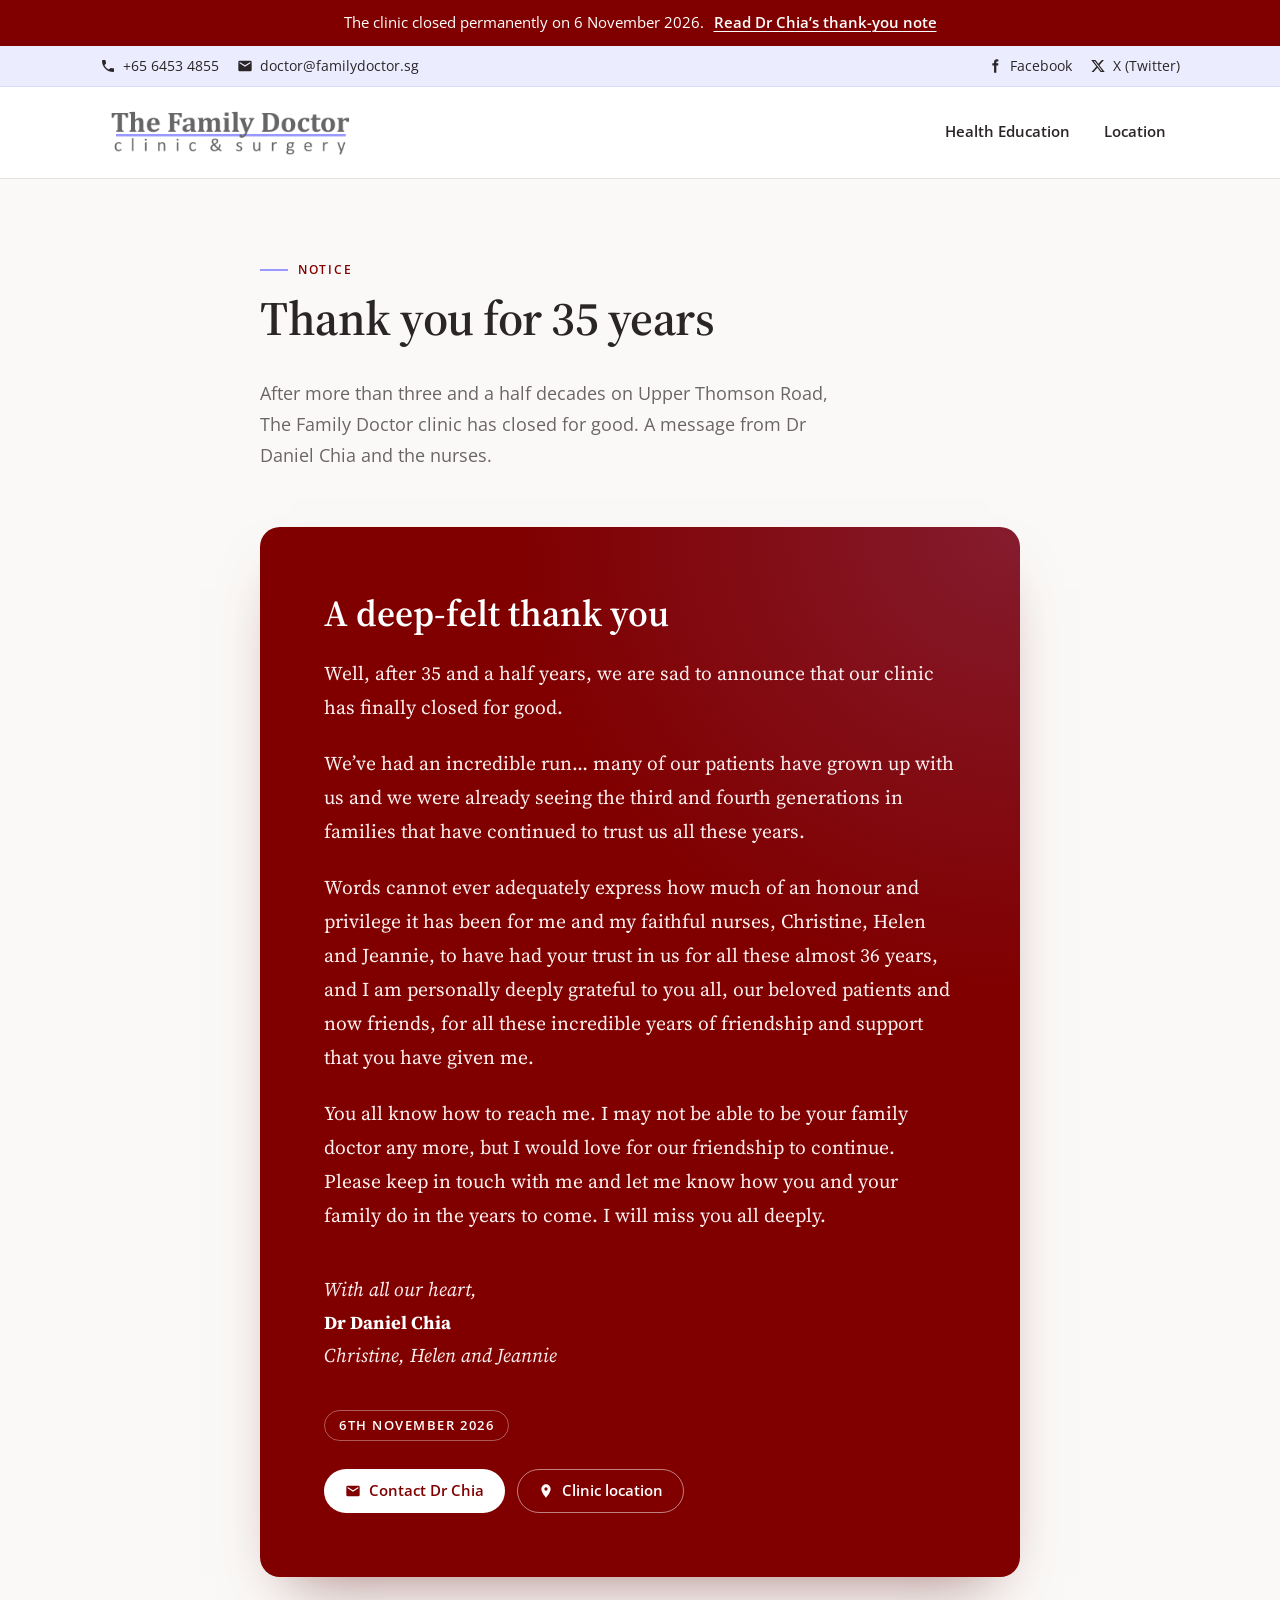
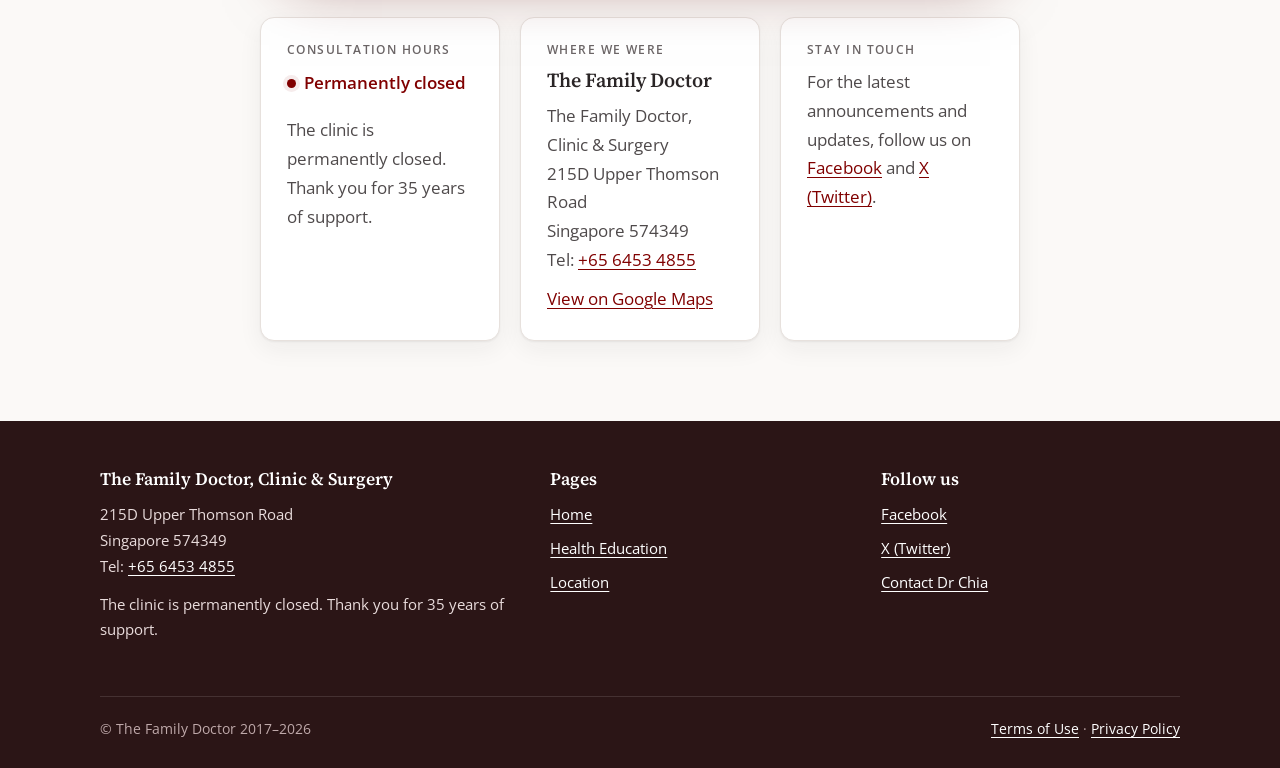
==== index.html @ d7d90d37 "20261106" ====
<!doctype html>
<html lang="en-SG">
<head>
<meta charset="utf-8">
<meta name="viewport" content="width=device-width, initial-scale=1">
<title>The Family Doctor | Clinic and Surgery</title>
<meta name="description" content="Dr Daniel Chia&#x27;s family clinic at 215D Upper Thomson Road, Singapore, has closed after 35 years. A heartfelt thank-you to our patients.">
<meta name="robots" content="index, follow, max-image-preview:large">
<link rel="canonical" href="https://familydoctor.sg/">
<meta name="theme-color" content="#800000">
<link rel="icon" href="./favicon.ico" sizes="any">
<link rel="icon" href="./assets/img/favicon.svg" type="image/svg+xml">
<link rel="apple-touch-icon" href="./assets/img/apple-touch-icon.png">
<link rel="manifest" href="./site.webmanifest">
<meta property="og:locale" content="en_SG">
<meta property="og:site_name" content="The Family Doctor">
<meta property="og:type" content="website">
<meta property="og:title" content="The Family Doctor | Clinic and Surgery">
<meta property="og:description" content="Dr Daniel Chia&#x27;s family clinic at 215D Upper Thomson Road, Singapore, has closed after 35 years. A heartfelt thank-you to our patients.">
<meta property="og:url" content="https://familydoctor.sg/">
<meta property="og:image" content="https://familydoctor.sg/assets/img/og-image.png">
<meta property="og:image:alt" content="The Family Doctor, clinic &amp; surgery logo">
<meta name="twitter:card" content="summary_large_image">
<meta name="twitter:site" content="@thefamilydr">
<meta name="twitter:title" content="The Family Doctor | Clinic and Surgery">
<meta name="twitter:description" content="Dr Daniel Chia&#x27;s family clinic at 215D Upper Thomson Road, Singapore, has closed after 35 years. A heartfelt thank-you to our patients.">
<meta name="twitter:image" content="https://familydoctor.sg/assets/img/og-image.png">
<meta name="twitter:image:alt" content="The Family Doctor, clinic &amp; surgery logo">
<link rel="preconnect" href="https://fonts.googleapis.com">
<link rel="preconnect" href="https://fonts.gstatic.com" crossorigin>
<link rel="stylesheet" href="https://fonts.googleapis.com/css2?family=Open+Sans:wght@400;600;700&family=Source+Serif+4:ital,opsz,wght@0,8..60,400;0,8..60,600;1,8..60,400&display=swap">
<link rel="stylesheet" href="./assets/css/style.css">
<script type="application/ld+json">
{
  "@context": "https://schema.org",
  "@graph": [
    {
      "@type": "WebSite",
      "@id": "https://familydoctor.sg/#website",
      "url": "https://familydoctor.sg/",
      "name": "The Family Doctor",
      "inLanguage": "en-SG",
      "publisher": {
        "@id": "https://familydoctor.sg/#clinic"
      }
    },
    {
      "@type": [
        "MedicalClinic",
        "MedicalBusiness"
      ],
      "@id": "https://familydoctor.sg/#clinic",
      "name": "The Family Doctor, Clinic & Surgery",
      "alternateName": "The Family Doctor",
      "url": "https://familydoctor.sg/",
      "logo": {
        "@type": "ImageObject",
        "url": "https://familydoctor.sg/assets/img/logo.png",
        "width": 656,
        "height": 140
      },
      "image": "https://familydoctor.sg/assets/img/og-image.png",
      "telephone": "+6564534855",
      "email": "doctor@familydoctor.sg",
      "address": {
        "@type": "PostalAddress",
        "streetAddress": "215D Upper Thomson Road",
        "addressLocality": "Singapore",
        "postalCode": "574349",
        "addressCountry": "SG"
      },
      "geo": {
        "@type": "GeoCoordinates",
        "latitude": 1.35232,
        "longitude": 103.83491
      },
      "hasMap": "https://www.google.com/maps/search/?api=1&query=The+Family+Doctor+215D+Upper+Thomson+Rd+Singapore+574349",
      "medicalSpecialty": "PrimaryCare",
      "description": "Family medical clinic and surgery on Upper Thomson Road, Singapore, run by Dr Daniel Chia for over 35 years. Permanently closed on 6 November 2026.",
      "sameAs": [
        "https://www.facebook.com/thefamilydoctorsingapore/",
        "https://twitter.com/thefamilydr"
      ],
      "founder": {
        "@id": "https://familydoctor.sg/#dr-daniel-chia"
      },
      "employee": {
        "@id": "https://familydoctor.sg/#dr-daniel-chia"
      }
    },
    {
      "@type": "Physician",
      "@id": "https://familydoctor.sg/#dr-daniel-chia",
      "name": "Dr Daniel Chia",
      "worksFor": {
        "@id": "https://familydoctor.sg/#clinic"
      },
      "address": {
        "@type": "PostalAddress",
        "streetAddress": "215D Upper Thomson Road",
        "addressLocality": "Singapore",
        "postalCode": "574349",
        "addressCountry": "SG"
      },
      "telephone": "+6564534855"
    },
    {
      "@type": "WebPage",
      "@id": "https://familydoctor.sg/#webpage",
      "url": "https://familydoctor.sg/",
      "name": "The Family Doctor | Clinic and Surgery",
      "isPartOf": {
        "@id": "https://familydoctor.sg/#website"
      },
      "about": {
        "@id": "https://familydoctor.sg/#clinic"
      },
      "datePublished": "2026-11-06",
      "dateModified": "2026-11-06"
    }
  ]
}
</script>
</head>
<body>
<a class="skip" href="#main">Skip to content</a>
<div class="notice-banner" role="note"><div class="wrap">The clinic closed permanently on 6 November 2026. <a href="./">Read Dr Chia&rsquo;s thank-you note</a></div></div>
<div class="topbar">
  <div class="wrap">
    <div class="contact">
      <a href="tel:+6564534855"><svg class="icon" viewBox="0 0 24 24" aria-hidden="true"><path d="M6.6 10.8a15.1 15.1 0 0 0 6.6 6.6l2.2-2.2a1 1 0 0 1 1-.25 11.4 11.4 0 0 0 3.6.57 1 1 0 0 1 1 1V20a1 1 0 0 1-1 1A17 17 0 0 1 3 4a1 1 0 0 1 1-1h3.5a1 1 0 0 1 1 1c0 1.25.2 2.45.57 3.6a1 1 0 0 1-.25 1z"/></svg><span>+65 6453 4855</span></a>
      <a href="mailto:doctor@familydoctor.sg?subject=Question%20from%20a%20patient"><svg class="icon" viewBox="0 0 24 24" aria-hidden="true"><path d="M20 4H4a2 2 0 0 0-2 2v12a2 2 0 0 0 2 2h16a2 2 0 0 0 2-2V6a2 2 0 0 0-2-2zm0 4-8 5-8-5V6l8 5 8-5z"/></svg><span>doctor@familydoctor.sg</span></a>
    </div>
    <div class="social">
      <a href="https://www.facebook.com/thefamilydoctorsingapore/" rel="noopener" target="_blank"><svg class="icon" viewBox="0 0 24 24" aria-hidden="true"><path d="M14 8V6.5c0-.7.2-1.2 1.2-1.2H17V2.2A24 24 0 0 0 14.6 2C12.2 2 10.6 3.5 10.6 6.1V8H8v3.4h2.6V22H14V11.4h2.7L17 8z"/></svg><span>Facebook</span></a>
      <a href="https://twitter.com/thefamilydr" rel="noopener" target="_blank"><svg class="icon" viewBox="0 0 24 24" aria-hidden="true"><path d="M17.8 3h3.1l-6.8 7.7 8 10.3h-6.2l-4.9-6.3L5.4 21H2.3l7.2-8.3L1.8 3h6.4l4.4 5.8zm-1.1 16.2h1.7L7.4 4.7H5.6z"/></svg><span>X (Twitter)</span></a>
    </div>
  </div>
</div>
<header class="site-header">
  <div class="wrap">
    <a class="brand" href="./" aria-label="The Family Doctor home"><img src="./assets/img/logo.png" width="656" height="140" alt="The Family Doctor, clinic &amp; surgery"></a>
    <nav class="nav" aria-label="Main">
      <a href="./blog/">Health Education</a>
      <a href="./location/">Location</a>
    </nav>
  </div>
</header>
<main id="main">

<section class="page-head">
  <div class="narrow">
    <p class="eyebrow">Notice</p>
    <h1>Thank you for 35 years</h1>
    <p class="lede">After more than three and a half decades on Upper Thomson Road, The Family Doctor clinic has closed for good. A message from Dr Daniel Chia and the nurses.</p>
  </div>
</section>
<section class="narrow" aria-labelledby="letter-title">
  <article class="letter">
    <h2 id="letter-title">A deep-felt thank you</h2>
    <p>Well, after 35 and a half years, we are sad to announce that our clinic has finally closed for good.</p>
    <p>We&rsquo;ve had an incredible run&hellip; many of our patients have grown up with us and we were already seeing the third and fourth generations in families that have continued to trust us all these years.</p>
    <p>Words cannot ever adequately express how much of an honour and privilege it has been for me and my faithful nurses, Christine, Helen and Jeannie, to have had your trust in us for all these almost 36 years, and I am personally deeply grateful to you all, our beloved patients and now friends, for all these incredible years of friendship and support that you have given me.</p>
    <p>You all know how to reach me. I may not be able to be your family doctor any more, but I would love for our friendship to continue. Please keep in touch with me and let me know how you and your family do in the years to come. I will miss you all deeply.</p>
    <p class="sign">With all our heart,<strong>Dr Daniel Chia</strong>Christine, Helen and Jeannie</p>
    <time datetime="2026-11-06">6th November 2026</time>
    <div class="actions">
      <a class="btn btn-light" href="mailto:doctor@familydoctor.sg?subject=Question%20from%20a%20patient"><svg class="icon" viewBox="0 0 24 24" aria-hidden="true"><path d="M20 4H4a2 2 0 0 0-2 2v12a2 2 0 0 0 2 2h16a2 2 0 0 0 2-2V6a2 2 0 0 0-2-2zm0 4-8 5-8-5V6l8 5 8-5z"/></svg> Contact Dr Chia</a>
      <a class="btn btn-ghost" href="./location/"><svg class="icon" viewBox="0 0 24 24" aria-hidden="true"><path d="M12 2a7 7 0 0 0-7 7c0 5.2 7 13 7 13s7-7.8 7-13a7 7 0 0 0-7-7zm0 9.5A2.5 2.5 0 1 1 12 6.5a2.5 2.5 0 0 1 0 5z"/></svg> Clinic location</a>
    </div>
  </article>

  <div class="grid">
    <div class="card">
      <p class="kicker">Consultation hours</p>
      <p class="status">Permanently closed</p>
      <p>The clinic is permanently closed. Thank you for 35 years of support.</p>
    </div>
    <div class="card">
      <p class="kicker">Where we were</p>
      <h3>The Family Doctor</h3>
      <address>The Family Doctor, Clinic & Surgery<br>215D Upper Thomson Road<br>Singapore 574349<br>Tel: <a href="tel:+6564534855">+65 6453 4855</a></address>
      <p style="margin-top:10px"><a href="https://www.google.com/maps/search/?api=1&query=The+Family+Doctor+215D+Upper+Thomson+Rd+Singapore+574349" rel="noopener" target="_blank">View on Google Maps</a></p>
    </div>
    <div class="card">
      <p class="kicker">Stay in touch</p>
      <p>For the latest announcements and updates, follow us on <a href="https://www.facebook.com/thefamilydoctorsingapore/" rel="noopener" target="_blank">Facebook</a> and <a href="https://twitter.com/thefamilydr" rel="noopener" target="_blank">X (Twitter)</a>.</p>
    </div>
  </div>
</section>

</main>
<footer class="site-footer">
  <div class="wrap">
    <div class="foot-grid">
      <div>
        <h2>The Family Doctor, Clinic & Surgery</h2>
        <address>215D Upper Thomson Road<br>Singapore 574349<br>Tel: <a href="tel:+6564534855">+65 6453 4855</a></address>
        <p style="margin-top:12px">The clinic is permanently closed. Thank you for 35 years of support.</p>
      </div>
      <div>
        <h2>Pages</h2>
        <ul>
          <li><a href="./">Home</a></li>
          <li><a href="./blog/">Health Education</a></li>
          <li><a href="./location/">Location</a></li>
        </ul>
      </div>
      <div>
        <h2>Follow us</h2>
        <ul>
          <li><a href="https://www.facebook.com/thefamilydoctorsingapore/" rel="noopener" target="_blank">Facebook</a></li>
          <li><a href="https://twitter.com/thefamilydr" rel="noopener" target="_blank">X (Twitter)</a></li>
          <li><a href="mailto:doctor@familydoctor.sg?subject=Question%20from%20a%20patient">Contact Dr Chia</a></li>
        </ul>
      </div>
    </div>
    <div class="foot-base">
      <span>&copy; The Family Doctor 2017&ndash;2026</span>
      <span><a href="./terms-of-use/">Terms of Use</a> &middot; <a href="./privacy-policy/">Privacy Policy</a></span>
    </div>
  </div>
</footer>
</body>
</html>
---- assets/css/style.css ----
/* The Family Doctor — Clinic & Surgery
   Brand: maroon #800000, periwinkle #9999ff (logo underline), slate grey #666 (logo type) */

:root {
  --maroon: #800000;
  --maroon-deep: #5a0f0f;
  --maroon-tint: #f6ecec;
  --periwinkle: #9999ff;
  --periwinkle-soft: #ececff;
  --ink: #2a2526;
  --body: #4f4a4b;
  --muted: #6b6566;
  --line: #e7e1dd;
  --paper: #fbf9f7;
  --white: #ffffff;
  --radius: 14px;
  --shadow: 0 1px 2px rgba(42, 37, 38, .06), 0 8px 24px rgba(42, 37, 38, .06);
  --serif: "Source Serif 4", Georgia, "Times New Roman", serif;
  --sans: "Open Sans", system-ui, -apple-system, "Segoe UI", Arial, sans-serif;
  --wrap: 1080px;
}

*, *::before, *::after { box-sizing: border-box; }
html { -webkit-text-size-adjust: 100%; }
body {
  margin: 0;
  background: var(--paper);
  color: var(--body);
  font: 400 1.0625rem/1.7 var(--sans);
  text-rendering: optimizeLegibility;
}
img { max-width: 100%; height: auto; display: block; }
a { color: var(--maroon); text-underline-offset: 3px; text-decoration-thickness: 1px; }
a:hover { color: var(--maroon-deep); }
:focus-visible { outline: 3px solid var(--periwinkle); outline-offset: 2px; border-radius: 4px; }

h1, h2, h3, h4 { font-family: var(--serif); color: var(--ink); line-height: 1.2; font-weight: 600; margin: 0 0 .6em; }
h1 { font-size: clamp(2rem, 4.5vw, 3rem); letter-spacing: -.01em; }
h2 { font-size: clamp(1.45rem, 3vw, 1.9rem); margin-top: 1.8em; }
h3 { font-size: 1.25rem; }
p { margin: 0 0 1.1em; }

.wrap { width: min(100% - 32px, var(--wrap)); margin-inline: auto; }
.narrow { width: min(100% - 32px, 760px); margin-inline: auto; }

.skip { position: absolute; left: -999px; top: 8px; background: var(--white); padding: 8px 14px; z-index: 10; }
.skip:focus { left: 8px; }

/* Top strip */
.topbar { background: var(--periwinkle-soft); border-bottom: 1px solid #d9d9fb; font-size: .875rem; }
.topbar .wrap { display: flex; gap: 8px 22px; align-items: center; justify-content: space-between; flex-wrap: wrap; padding-block: 8px; }
.topbar a { color: var(--ink); text-decoration: none; display: inline-flex; align-items: center; gap: 7px; }
.topbar a:hover { color: var(--maroon); }
.topbar .contact, .topbar .social { display: flex; gap: 18px; flex-wrap: wrap; }
.icon { width: 16px; height: 16px; flex: none; fill: currentColor; }

/* Header */
.site-header { background: var(--white); border-bottom: 1px solid var(--line); }
.site-header .wrap { display: flex; align-items: center; justify-content: space-between; gap: 16px; padding-block: 18px; flex-wrap: wrap; }
.brand img { width: 260px; }
.nav { display: flex; gap: 6px; }
.nav a { font-weight: 600; font-size: .95rem; color: var(--ink); text-decoration: none; padding: 9px 14px; border-radius: 999px; }
.nav a:hover { background: var(--maroon-tint); color: var(--maroon); }
.nav a[aria-current="page"] { background: var(--maroon); color: var(--white); }

/* Page head */
.page-head { padding: clamp(40px, 7vw, 72px) 0 clamp(24px, 4vw, 36px); }
.eyebrow { font: 600 .78rem/1 var(--sans); letter-spacing: .14em; text-transform: uppercase; color: var(--maroon); margin-bottom: 14px; display: inline-flex; align-items: center; gap: 10px; }
.eyebrow::before { content: ""; width: 28px; height: 2px; background: var(--periwinkle); }
.lede { font-size: 1.15rem; color: var(--muted); max-width: 60ch; }

.crumbs { font-size: .85rem; color: var(--muted); margin-bottom: 18px; }
.crumbs ol { list-style: none; padding: 0; margin: 0; display: flex; flex-wrap: wrap; gap: 6px; }
.crumbs li + li::before { content: "/"; margin-right: 6px; color: #b9b1ad; }
.crumbs a { color: var(--muted); }

/* Closure notice */
.notice-banner { background: var(--maroon); color: #fff; font-size: .95rem; }
.notice-banner .wrap { padding-block: 10px; display: flex; gap: 10px; align-items: center; justify-content: center; text-align: center; }
.notice-banner a { color: #fff; font-weight: 600; }

.letter {
  position: relative;
  background: var(--maroon);
  background-image: radial-gradient(120% 80% at 100% 0%, rgba(153,153,255,.18), transparent 55%);
  color: #fbeeee;
  border-radius: calc(var(--radius) + 6px);
  padding: clamp(28px, 6vw, 64px);
  box-shadow: 0 30px 60px -30px rgba(90, 15, 15, .55);
}
.letter h2 { color: #fff; margin-top: 0; font-size: clamp(1.6rem, 3.6vw, 2.3rem); }
.letter p { font-family: var(--serif); font-size: clamp(1.08rem, 2vw, 1.22rem); line-height: 1.75; }
.letter .sign { margin-top: 2em; font-family: var(--serif); font-style: italic; }
.letter .sign strong { font-style: normal; color: #fff; display: block; font-size: 1.15rem; }
.letter time { display: inline-block; margin-top: 1.2em; font: 600 .8rem/1 var(--sans); letter-spacing: .12em; text-transform: uppercase; color: #fff; border: 1px solid rgba(255,255,255,.35); border-radius: 999px; padding: 8px 14px; }
.letter .actions { margin-top: 28px; display: flex; gap: 12px; flex-wrap: wrap; }

.btn { display: inline-flex; align-items: center; gap: 8px; font: 600 .95rem/1 var(--sans); padding: 13px 20px; border-radius: 999px; text-decoration: none; border: 1.5px solid transparent; transition: background .15s, color .15s, border-color .15s; }
.btn-light { background: #fff; color: var(--maroon); }
.btn-light:hover { background: var(--periwinkle-soft); color: var(--maroon-deep); }
.btn-ghost { color: #fff; border-color: rgba(255,255,255,.5); }
.btn-ghost:hover { background: rgba(255,255,255,.1); color: #fff; }
.btn-primary { background: var(--maroon); color: #fff; }
.btn-primary:hover { background: var(--maroon-deep); color: #fff; }

/* Cards */
.grid { display: grid; gap: 20px; grid-template-columns: repeat(auto-fit, minmax(210px, 1fr)); margin: 40px 0 0; }
.card { background: var(--white); border: 1px solid var(--line); border-radius: var(--radius); padding: 26px; box-shadow: var(--shadow); }
.card h3 { margin-bottom: .5em; }
.card p:last-child { margin-bottom: 0; }
.card .kicker { font: 600 .75rem/1 var(--sans); letter-spacing: .12em; text-transform: uppercase; color: var(--muted); margin-bottom: 12px; }
.status { display: inline-flex; align-items: center; gap: 8px; font-weight: 600; color: var(--maroon); }
.status::before { content: ""; width: 9px; height: 9px; border-radius: 50%; background: var(--maroon); box-shadow: 0 0 0 4px var(--maroon-tint); }
address { font-style: normal; }

/* Content */
main { padding-bottom: 80px; }
.prose { color: var(--body); }
.prose h2:first-child { margin-top: 0; }
.prose ul, .prose ol { padding-left: 1.3em; }
.prose li { margin-bottom: .4em; }
.panel { background: var(--white); border: 1px solid var(--line); border-radius: var(--radius); padding: clamp(22px, 4vw, 40px); box-shadow: var(--shadow); }
.callout { border-left: 4px solid var(--maroon); background: var(--maroon-tint); padding: 18px 22px; border-radius: 0 10px 10px 0; color: var(--ink); margin: 0 0 28px; }
.callout strong { color: var(--maroon); }

.table-wrap { overflow-x: auto; margin: 1em 0 1.6em; border: 1px solid var(--line); border-radius: 12px; background: var(--white); }
table { border-collapse: collapse; width: 100%; font-size: .95rem; }
caption { text-align: left; padding: 14px 16px 6px; font-weight: 600; color: var(--ink); }
th, td { padding: 10px 14px; text-align: left; border-bottom: 1px solid var(--line); white-space: nowrap; }
thead th { background: var(--paper); color: var(--ink); font-weight: 600; }
tbody tr:last-child td { border-bottom: 0; }
.wrap-cells td, .wrap-cells th { white-space: normal; }
tbody tr:hover { background: #fdf8f8; }
.risk-low { color: #24723d; font-weight: 600; }
.risk-mod { color: #9a5b00; font-weight: 600; }
.risk-high { color: var(--maroon); font-weight: 600; }
.formula { font-family: var(--serif); font-size: 1.15rem; background: var(--periwinkle-soft); border-radius: 10px; padding: 14px 18px; display: inline-block; color: var(--ink); }

.post-hero { border-radius: var(--radius); overflow: hidden; margin: 0 0 32px; box-shadow: var(--shadow); }
.meta { font-size: .9rem; color: var(--muted); display: flex; gap: 14px; flex-wrap: wrap; }

.post-list { display: grid; gap: 22px; grid-template-columns: repeat(auto-fill, minmax(280px, 1fr)); }
.post-card { background: var(--white); border: 1px solid var(--line); border-radius: var(--radius); overflow: hidden; box-shadow: var(--shadow); display: flex; flex-direction: column; text-decoration: none; color: inherit; transition: transform .15s, box-shadow .15s; }
.post-card:hover { transform: translateY(-2px); box-shadow: 0 2px 4px rgba(42,37,38,.06), 0 16px 32px rgba(42,37,38,.1); color: inherit; }
.post-card .body { padding: 20px 22px 24px; }
.post-card h2 { font-size: 1.35rem; margin: 6px 0 8px; }
.post-card p { margin: 0; color: var(--muted); }
.tag { font: 600 .72rem/1 var(--sans); letter-spacing: .1em; text-transform: uppercase; color: var(--maroon); }

.directions { list-style: none; padding: 0; margin: 0; display: grid; gap: 10px; grid-template-columns: repeat(auto-fit, minmax(200px, 1fr)); }
.directions a { display: flex; justify-content: space-between; align-items: center; gap: 10px; padding: 14px 16px; border: 1px solid var(--line); border-radius: 10px; background: var(--white); text-decoration: none; color: var(--ink); font-weight: 600; }
.directions a:hover { border-color: var(--maroon); color: var(--maroon); }

/* Footer */
.site-footer { background: #2b1516; color: #e9dcdc; font-size: .95rem; }
.site-footer .wrap { padding-block: 48px 28px; }
.foot-grid { display: grid; gap: 32px; grid-template-columns: 1.4fr 1fr 1fr; }
.site-footer h2 { color: #fff; font-size: 1.1rem; margin: 0 0 12px; }
.site-footer a { color: #fff; }
.site-footer ul { list-style: none; padding: 0; margin: 0; }
.site-footer li { margin-bottom: 8px; }
.foot-base { margin-top: 36px; padding-top: 20px; border-top: 1px solid rgba(255,255,255,.12); display: flex; justify-content: space-between; gap: 12px; flex-wrap: wrap; color: #bfa9aa; font-size: .85rem; }

@media (max-width: 760px) {
  .foot-grid { grid-template-columns: 1fr; }
  .site-header .wrap { justify-content: center; }
  .brand img { width: 230px; }
  .topbar .wrap { justify-content: center; }
}
@media (prefers-reduced-motion: reduce) { * { transition: none !important; } }
@media print {
  .topbar, .site-header nav, .site-footer, .notice-banner { display: none; }
  .letter { background: none; color: #000; box-shadow: none; border: 1px solid #000; }
  .letter h2, .letter .sign strong, .letter time { color: #000; }
}
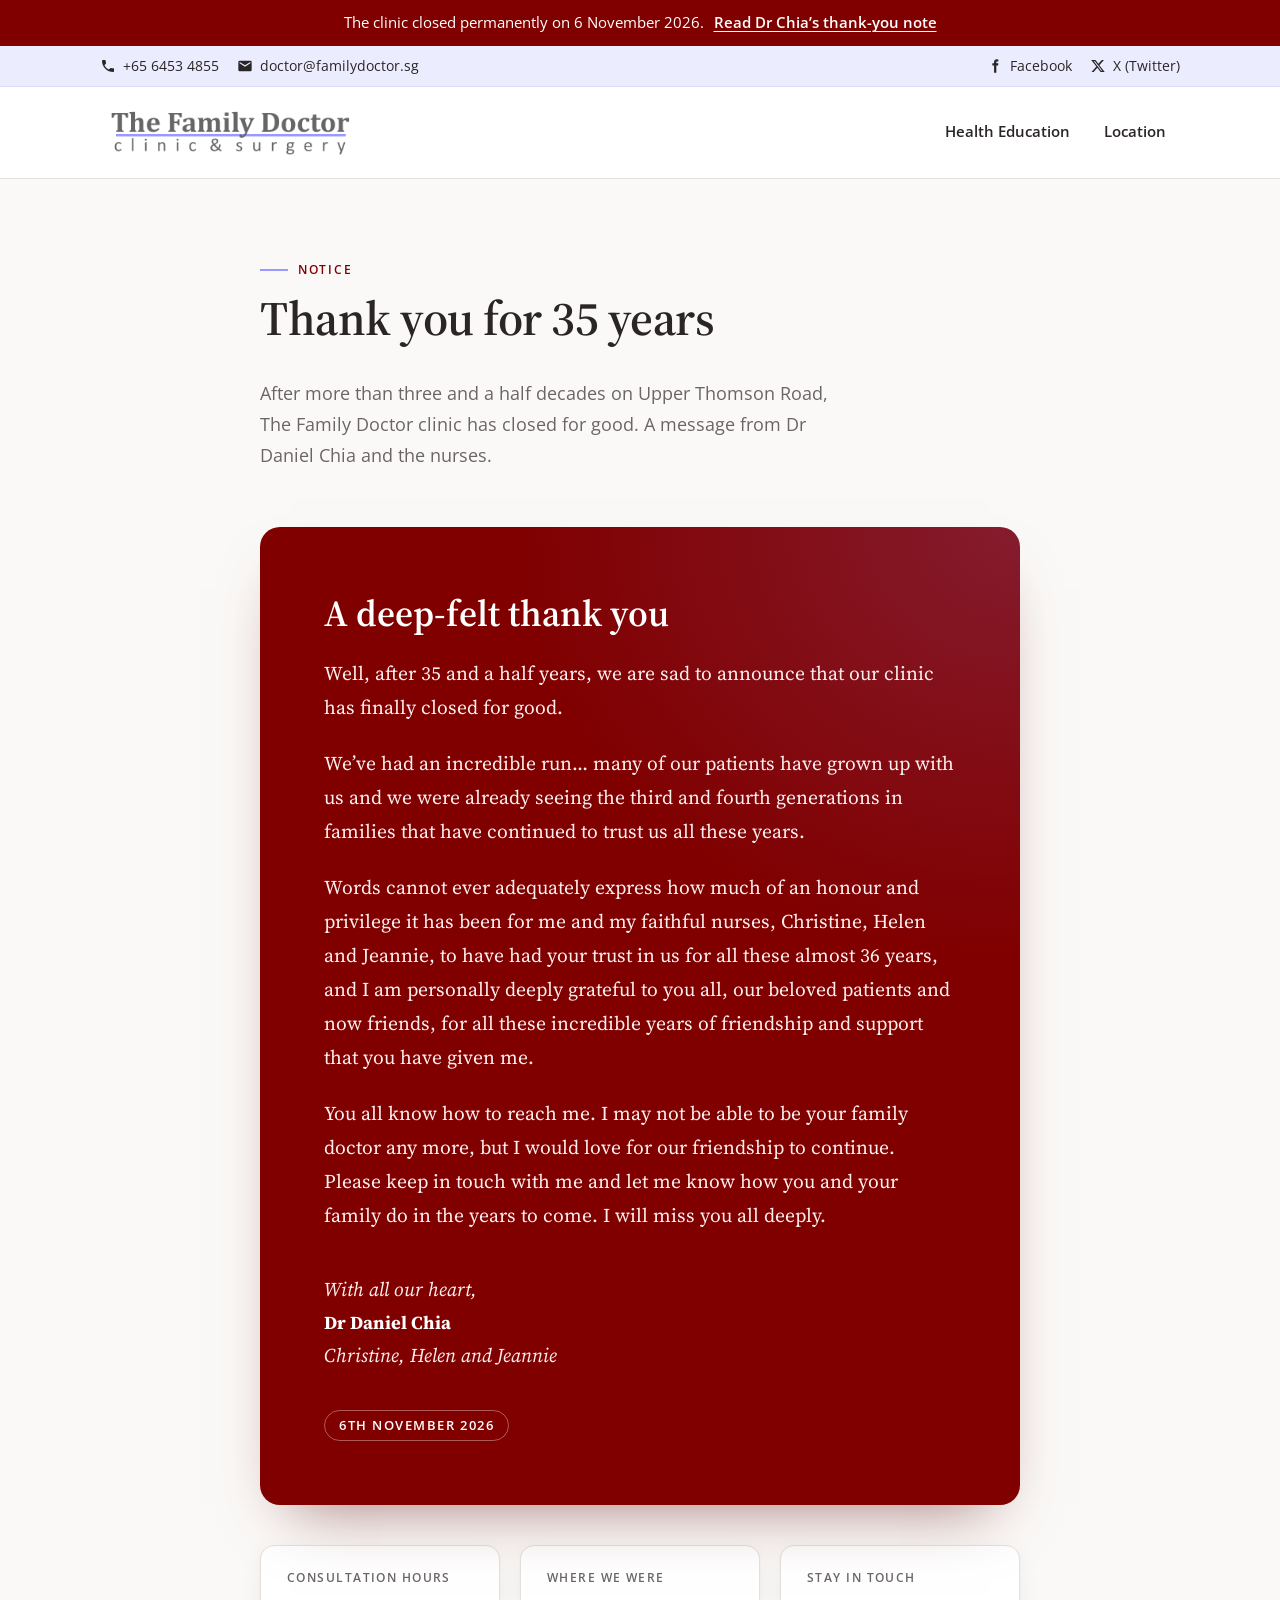
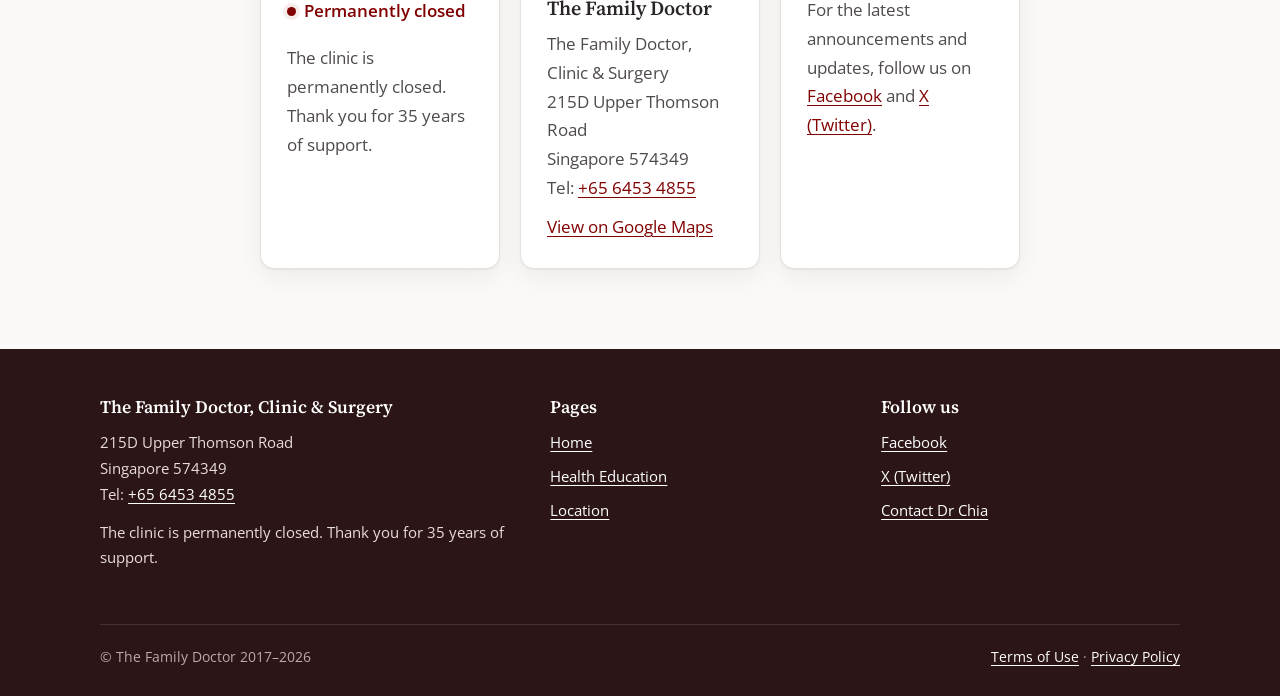
==== commit df131ebd: "update" ====
--- a/index.html
+++ b/index.html
@@ -124,7 +124,7 @@
 </head>
 <body>
 <a class="skip" href="#main">Skip to content</a>
-<div class="notice-banner" role="note"><div class="wrap">The clinic closed permanently on 6 November 2026. <a href="./">Read Dr Chia&rsquo;s thank-you note</a></div></div>
+<div class="notice-banner" role="note"><div class="wrap">The clinic closed permanently on 6 November 2026. <a href="#thank-you">Read Dr Chia&rsquo;s thank-you note</a></div></div>
 <div class="topbar">
   <div class="wrap">
     <div class="contact">
@@ -156,7 +156,7 @@
   </div>
 </section>
 <section class="narrow" aria-labelledby="letter-title">
-  <article class="letter">
+  <article class="letter" id="thank-you">
     <h2 id="letter-title">A deep-felt thank you</h2>
     <p>Well, after 35 and a half years, we are sad to announce that our clinic has finally closed for good.</p>
     <p>We&rsquo;ve had an incredible run&hellip; many of our patients have grown up with us and we were already seeing the third and fourth generations in families that have continued to trust us all these years.</p>
@@ -164,10 +164,6 @@
     <p>You all know how to reach me. I may not be able to be your family doctor any more, but I would love for our friendship to continue. Please keep in touch with me and let me know how you and your family do in the years to come. I will miss you all deeply.</p>
     <p class="sign">With all our heart,<strong>Dr Daniel Chia</strong>Christine, Helen and Jeannie</p>
     <time datetime="2026-11-06">6th November 2026</time>
-    <div class="actions">
-      <a class="btn btn-light" href="mailto:doctor@familydoctor.sg?subject=Question%20from%20a%20patient"><svg class="icon" viewBox="0 0 24 24" aria-hidden="true"><path d="M20 4H4a2 2 0 0 0-2 2v12a2 2 0 0 0 2 2h16a2 2 0 0 0 2-2V6a2 2 0 0 0-2-2zm0 4-8 5-8-5V6l8 5 8-5z"/></svg> Contact Dr Chia</a>
-      <a class="btn btn-ghost" href="./location/"><svg class="icon" viewBox="0 0 24 24" aria-hidden="true"><path d="M12 2a7 7 0 0 0-7 7c0 5.2 7 13 7 13s7-7.8 7-13a7 7 0 0 0-7-7zm0 9.5A2.5 2.5 0 1 1 12 6.5a2.5 2.5 0 0 1 0 5z"/></svg> Clinic location</a>
-    </div>
   </article>
 
   <div class="grid">
--- a/assets/css/style.css
+++ b/assets/css/style.css
@@ -21,7 +21,8 @@
 }
 
 *, *::before, *::after { box-sizing: border-box; }
-html { -webkit-text-size-adjust: 100%; }
+html { -webkit-text-size-adjust: 100%; scroll-behavior: smooth; }
+#thank-you { scroll-margin-top: 24px; }
 body {
   margin: 0;
   background: var(--paper);
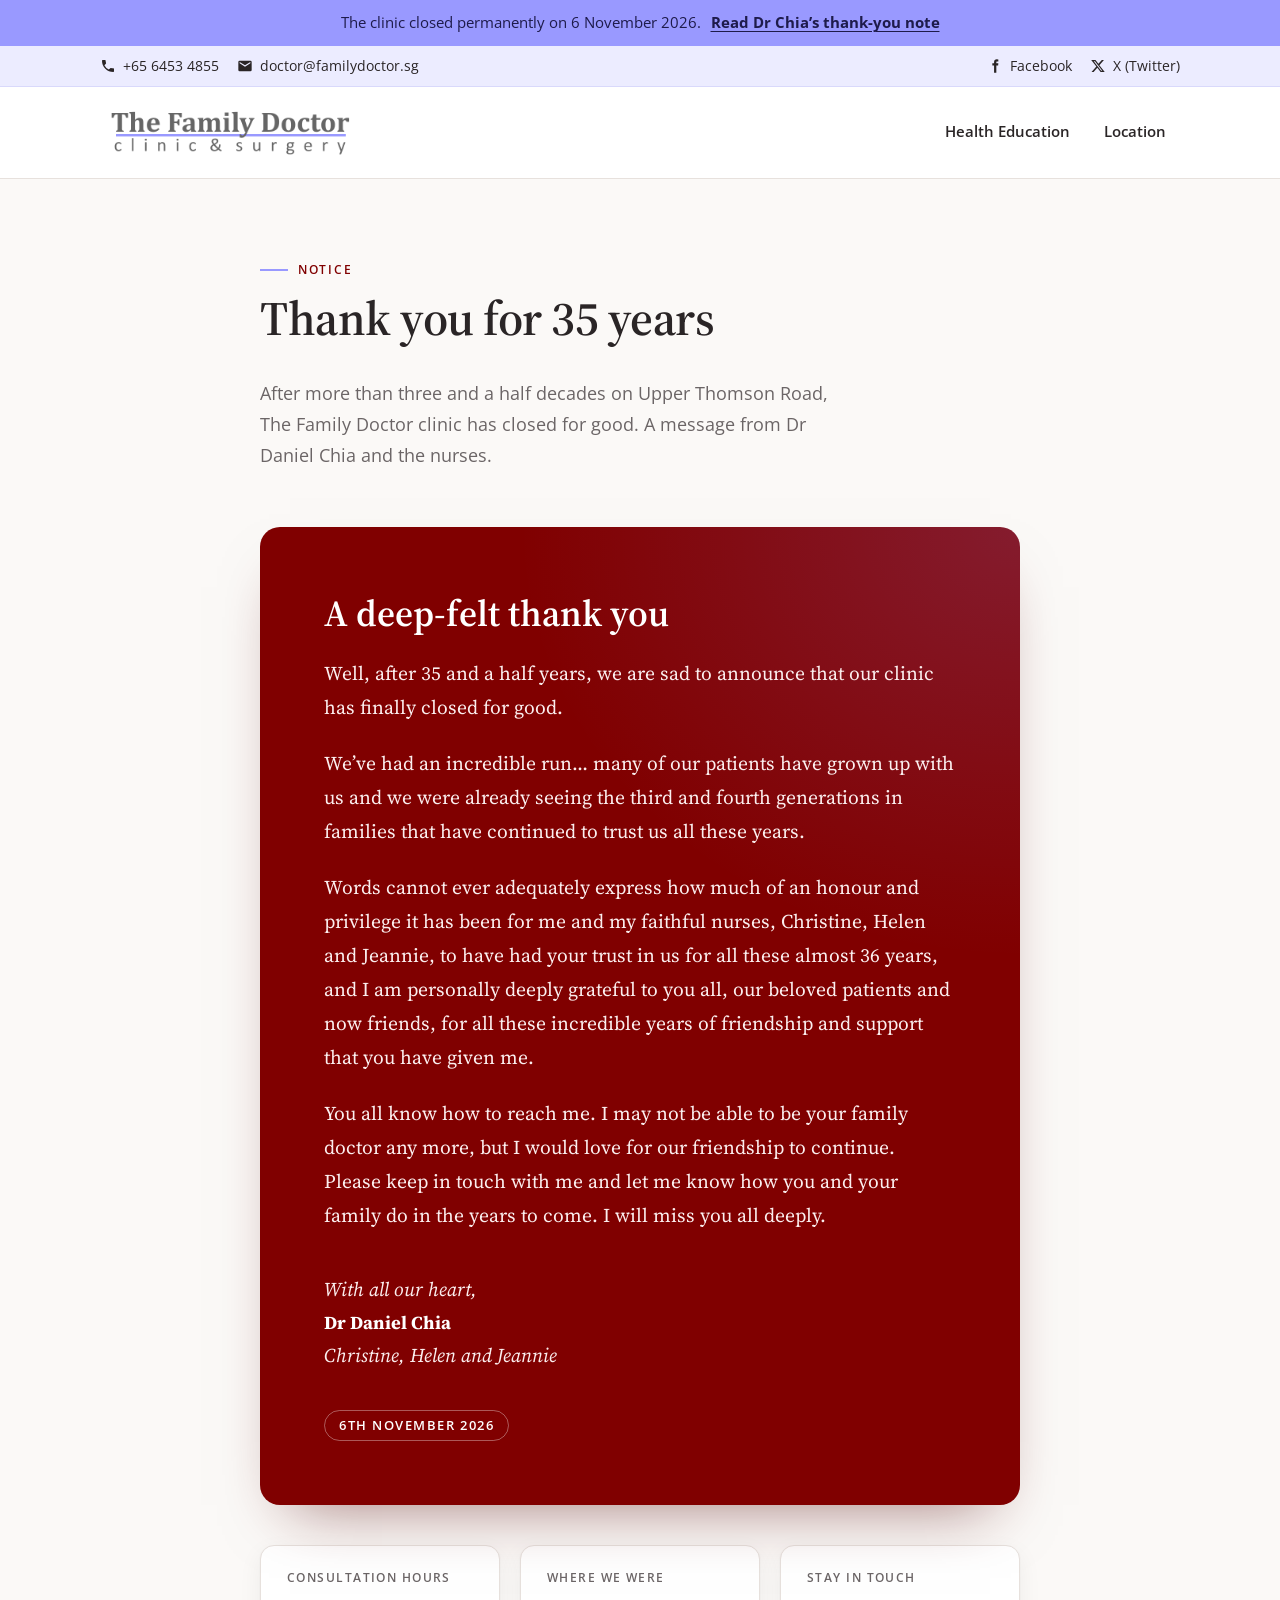
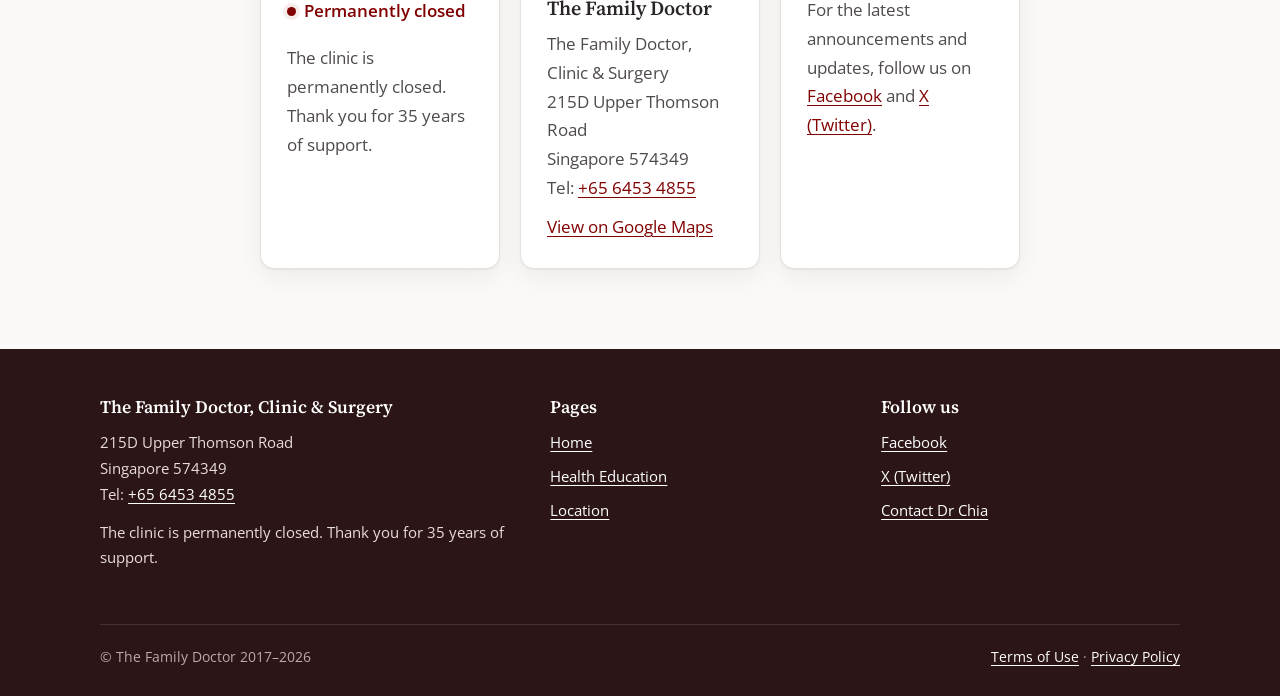
==== commit 7aa98db7: "relative" ====
--- a/index.html
+++ b/index.html
@@ -217,5 +217,18 @@
     </div>
   </div>
 </footer>
+<script>
+/* Opened from disk: point folder links at their index.html so navigation works offline. */
+if (location.protocol === "file:") {
+  document.querySelectorAll("a[href]").forEach(function (a) {
+    var h = a.getAttribute("href");
+    if (/^(https?:|mailto:|tel:|#)/.test(h)) return;
+    var parts = h.split("#");
+    if (parts[0] === "" || /\/$/.test(parts[0])) {
+      a.setAttribute("href", parts[0] + "index.html" + (parts[1] !== undefined ? "#" + parts[1] : ""));
+    }
+  });
+}
+</script>
 </body>
 </html>
--- a/assets/css/style.css
+++ b/assets/css/style.css
@@ -76,9 +76,10 @@
 .crumbs a { color: var(--muted); }
 
 /* Closure notice */
-.notice-banner { background: var(--maroon); color: #fff; font-size: .95rem; }
+.notice-banner { background: var(--periwinkle); color: #1e1b4b; font-size: .95rem; }
 .notice-banner .wrap { padding-block: 10px; display: flex; gap: 10px; align-items: center; justify-content: center; text-align: center; }
-.notice-banner a { color: #fff; font-weight: 600; }
+.notice-banner a { color: #1e1b4b; font-weight: 700; }
+.notice-banner a:hover { color: #000; }
 
 .letter {
   position: relative;
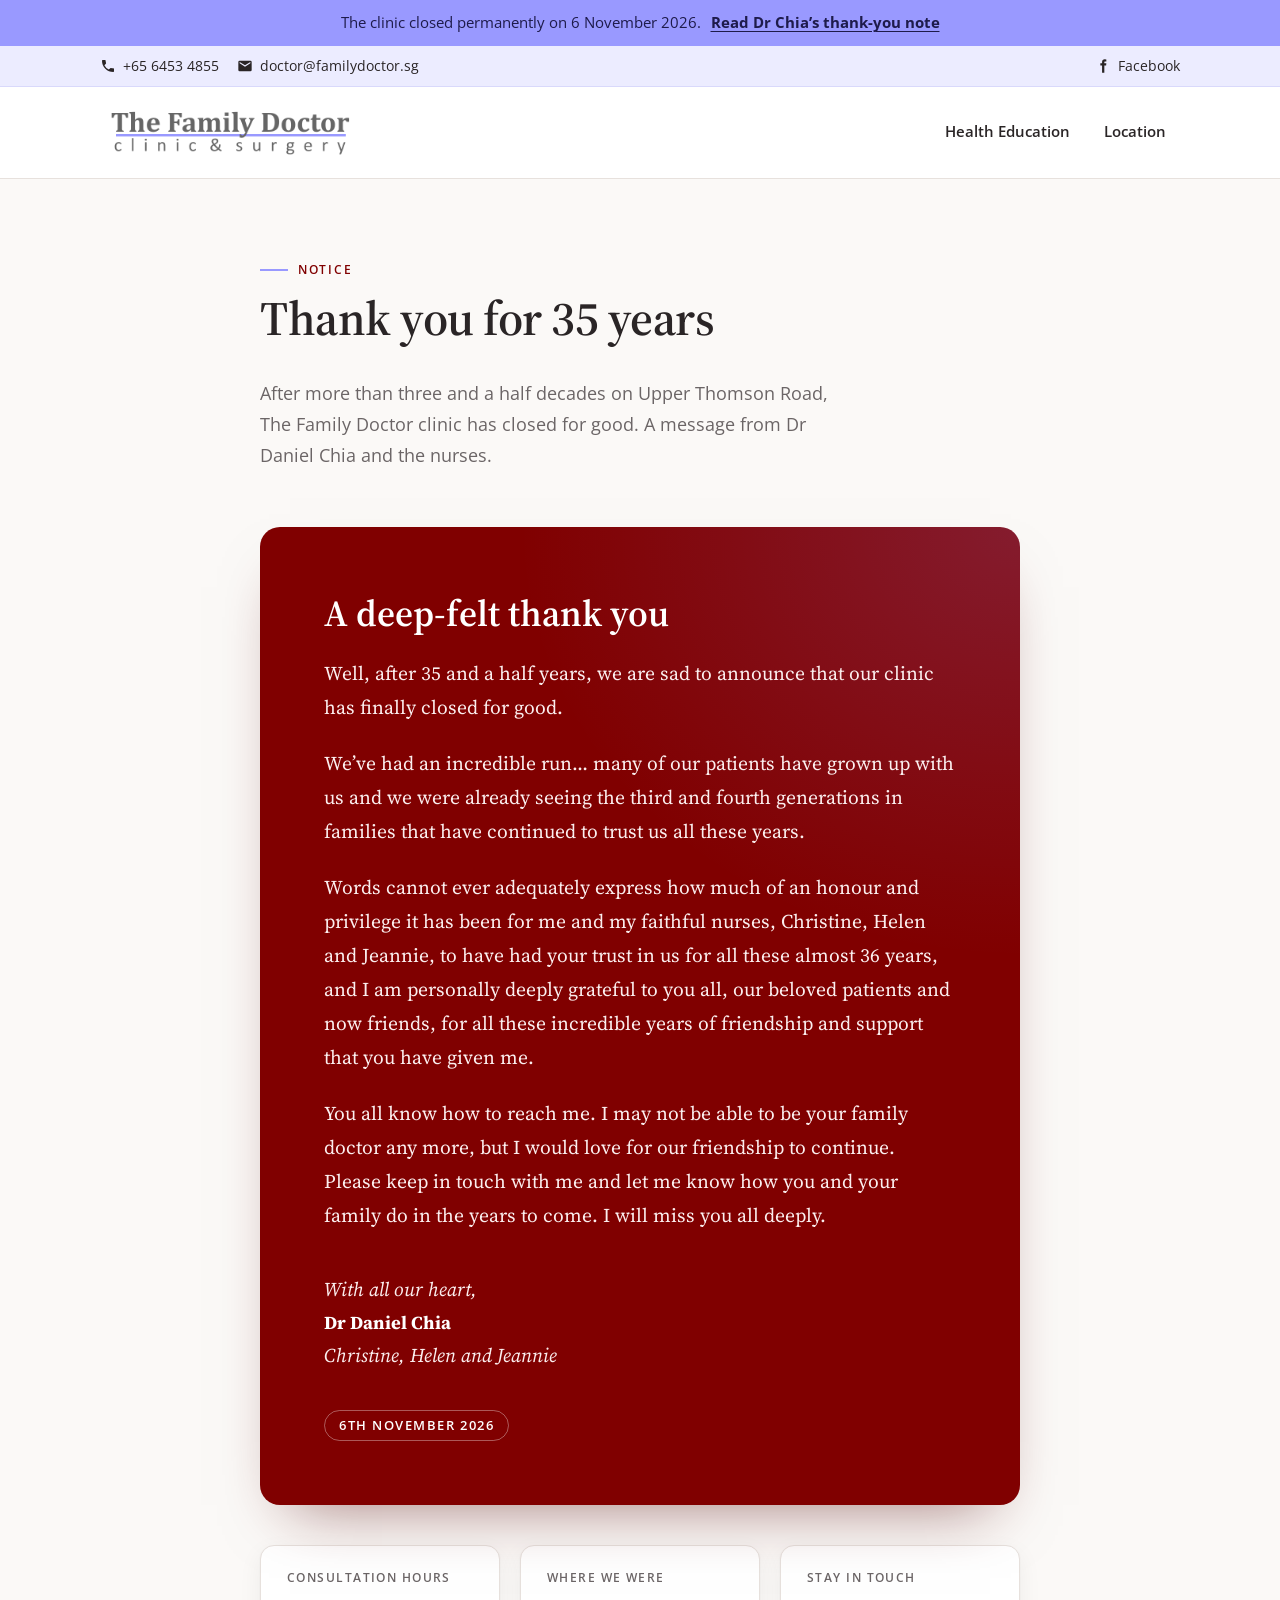
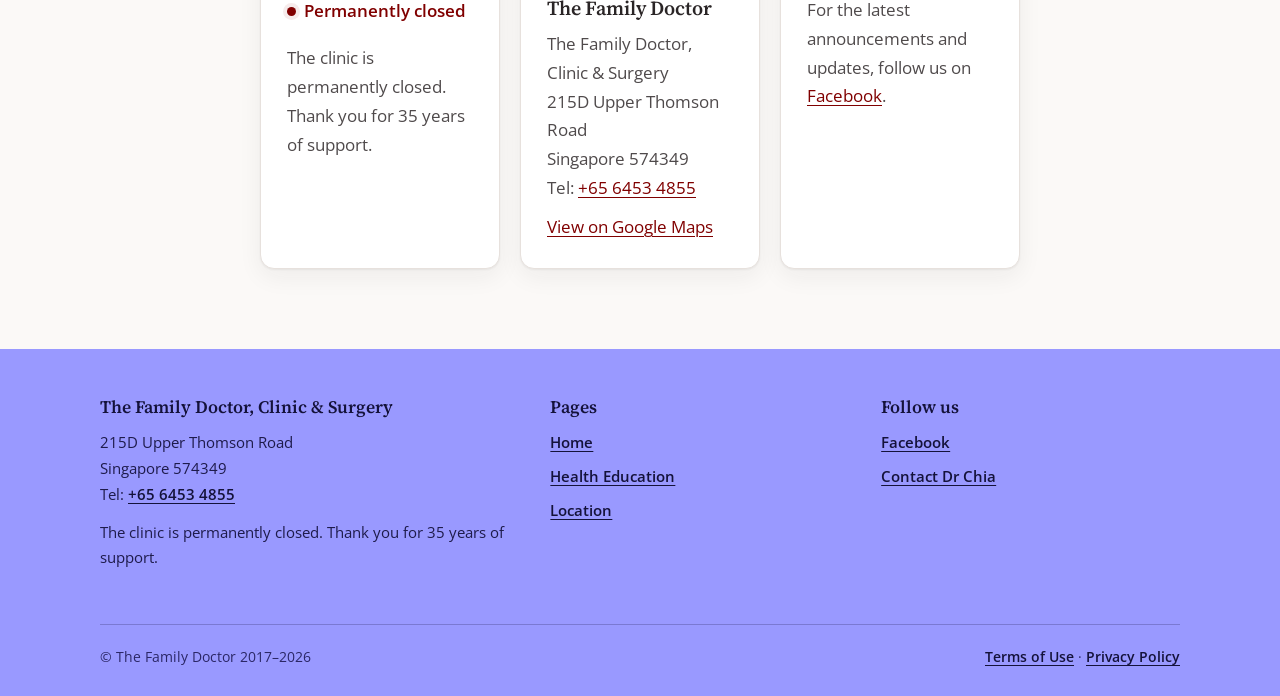
==== commit 05580511: "v7" ====
--- a/index.html
+++ b/index.html
@@ -21,7 +21,6 @@
 <meta property="og:image" content="https://familydoctor.sg/assets/img/og-image.png">
 <meta property="og:image:alt" content="The Family Doctor, clinic &amp; surgery logo">
 <meta name="twitter:card" content="summary_large_image">
-<meta name="twitter:site" content="@thefamilydr">
 <meta name="twitter:title" content="The Family Doctor | Clinic and Surgery">
 <meta name="twitter:description" content="Dr Daniel Chia&#x27;s family clinic at 215D Upper Thomson Road, Singapore, has closed after 35 years. A heartfelt thank-you to our patients.">
 <meta name="twitter:image" content="https://familydoctor.sg/assets/img/og-image.png">
@@ -78,8 +77,7 @@
       "medicalSpecialty": "PrimaryCare",
       "description": "Family medical clinic and surgery on Upper Thomson Road, Singapore, run by Dr Daniel Chia for over 35 years. Permanently closed on 6 November 2026.",
       "sameAs": [
-        "https://www.facebook.com/thefamilydoctorsingapore/",
-        "https://twitter.com/thefamilydr"
+        "https://www.facebook.com/thefamilydoctorsingapore/"
       ],
       "founder": {
         "@id": "https://familydoctor.sg/#dr-daniel-chia"
@@ -116,7 +114,7 @@
         "@id": "https://familydoctor.sg/#clinic"
       },
       "datePublished": "2026-11-06",
-      "dateModified": "2026-11-06"
+      "dateModified": "2026-11-07"
     }
   ]
 }
@@ -133,7 +131,6 @@
     </div>
     <div class="social">
       <a href="https://www.facebook.com/thefamilydoctorsingapore/" rel="noopener" target="_blank"><svg class="icon" viewBox="0 0 24 24" aria-hidden="true"><path d="M14 8V6.5c0-.7.2-1.2 1.2-1.2H17V2.2A24 24 0 0 0 14.6 2C12.2 2 10.6 3.5 10.6 6.1V8H8v3.4h2.6V22H14V11.4h2.7L17 8z"/></svg><span>Facebook</span></a>
-      <a href="https://twitter.com/thefamilydr" rel="noopener" target="_blank"><svg class="icon" viewBox="0 0 24 24" aria-hidden="true"><path d="M17.8 3h3.1l-6.8 7.7 8 10.3h-6.2l-4.9-6.3L5.4 21H2.3l7.2-8.3L1.8 3h6.4l4.4 5.8zm-1.1 16.2h1.7L7.4 4.7H5.6z"/></svg><span>X (Twitter)</span></a>
     </div>
   </div>
 </div>
@@ -180,7 +177,7 @@
     </div>
     <div class="card">
       <p class="kicker">Stay in touch</p>
-      <p>For the latest announcements and updates, follow us on <a href="https://www.facebook.com/thefamilydoctorsingapore/" rel="noopener" target="_blank">Facebook</a> and <a href="https://twitter.com/thefamilydr" rel="noopener" target="_blank">X (Twitter)</a>.</p>
+      <p>For the latest announcements and updates, follow us on <a href="https://www.facebook.com/thefamilydoctorsingapore/" rel="noopener" target="_blank">Facebook</a>.</p>
     </div>
   </div>
 </section>
@@ -206,7 +203,6 @@
         <h2>Follow us</h2>
         <ul>
           <li><a href="https://www.facebook.com/thefamilydoctorsingapore/" rel="noopener" target="_blank">Facebook</a></li>
-          <li><a href="https://twitter.com/thefamilydr" rel="noopener" target="_blank">X (Twitter)</a></li>
           <li><a href="mailto:doctor@familydoctor.sg?subject=Question%20from%20a%20patient">Contact Dr Chia</a></li>
         </ul>
       </div>
--- a/assets/css/style.css
+++ b/assets/css/style.css
@@ -154,14 +154,15 @@
 .directions a:hover { border-color: var(--maroon); color: var(--maroon); }
 
 /* Footer */
-.site-footer { background: #2b1516; color: #e9dcdc; font-size: .95rem; }
+.site-footer { background: var(--periwinkle); color: #1e1b4b; font-size: .95rem; }
 .site-footer .wrap { padding-block: 48px 28px; }
 .foot-grid { display: grid; gap: 32px; grid-template-columns: 1.4fr 1fr 1fr; }
-.site-footer h2 { color: #fff; font-size: 1.1rem; margin: 0 0 12px; }
-.site-footer a { color: #fff; }
+.site-footer h2 { color: #14123a; font-size: 1.1rem; margin: 0 0 12px; }
+.site-footer a { color: #14123a; font-weight: 600; }
+.site-footer a:hover { color: var(--maroon-deep); }
 .site-footer ul { list-style: none; padding: 0; margin: 0; }
 .site-footer li { margin-bottom: 8px; }
-.foot-base { margin-top: 36px; padding-top: 20px; border-top: 1px solid rgba(255,255,255,.12); display: flex; justify-content: space-between; gap: 12px; flex-wrap: wrap; color: #bfa9aa; font-size: .85rem; }
+.foot-base { margin-top: 36px; padding-top: 20px; border-top: 1px solid rgba(30,27,75,.25); display: flex; justify-content: space-between; gap: 12px; flex-wrap: wrap; color: #2b2766; font-size: .85rem; }
 
 @media (max-width: 760px) {
   .foot-grid { grid-template-columns: 1fr; }
